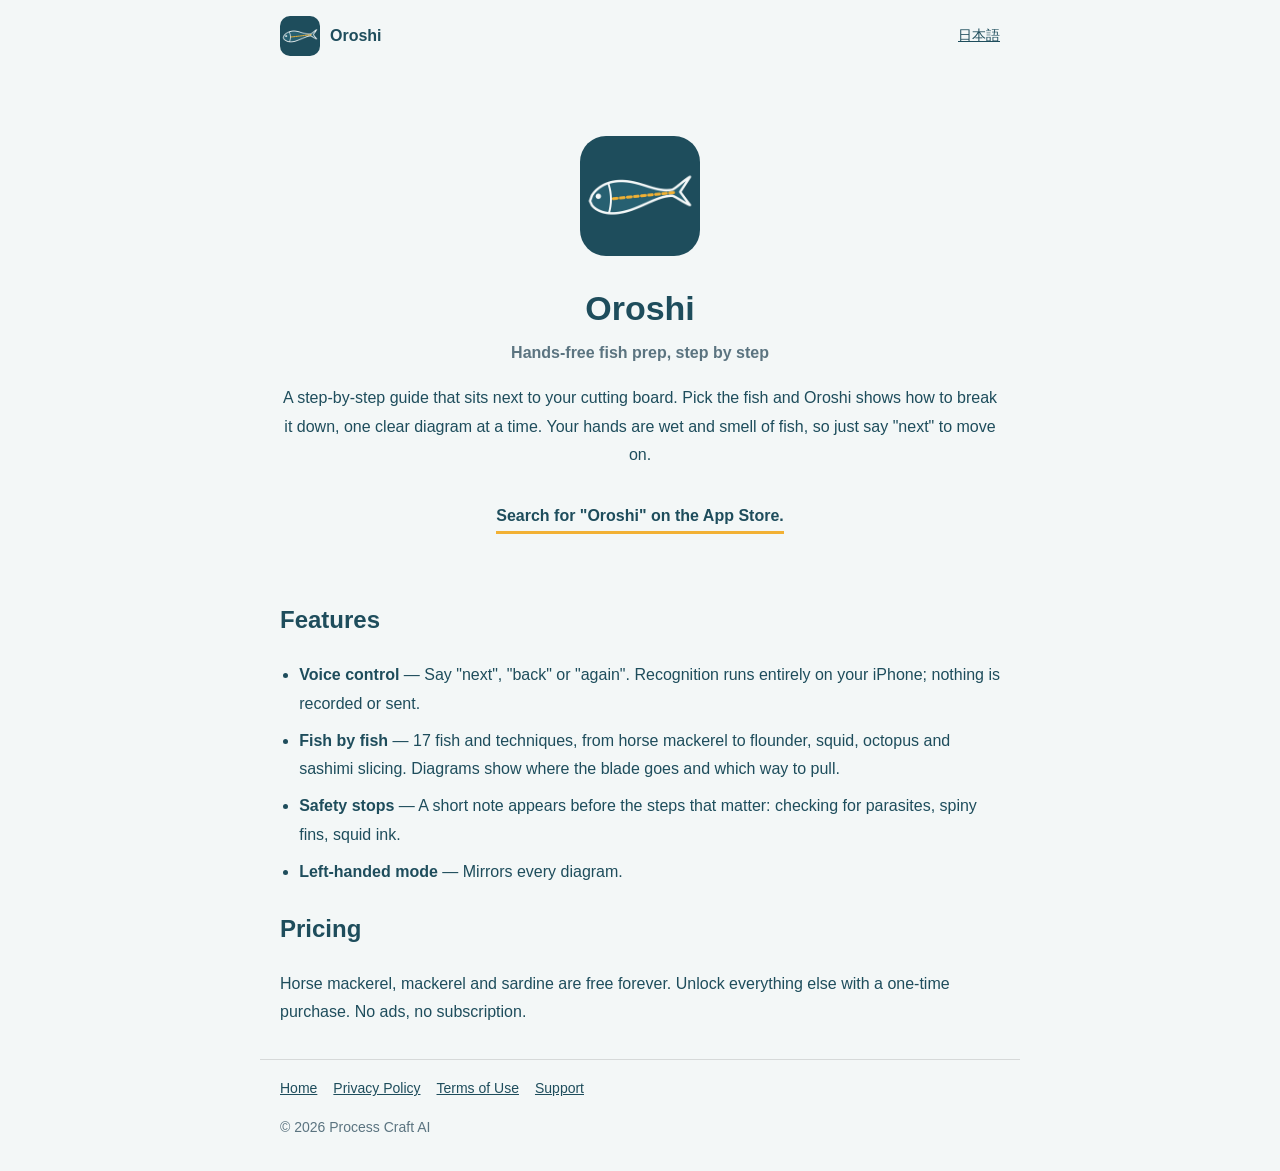
==== en/index.html @ 27abdbdd "さかなおろしの公開ページ（ja・en）" ====
<!doctype html>
<html lang="en">
<head>
<meta charset="utf-8">
<meta name="viewport" content="width=device-width, initial-scale=1">
<title>Oroshi: Hands-Free Fish Prep | Step-by-step fish filleting</title>
<meta name="description" content="Oroshi shows how to clean and fillet 17 kinds of fish and seafood, one diagram at a time. Say “next” to move on, hands-free.">
<link rel="canonical" href="https://taro1025.github.io/sakana-oroshi-site/en/">
<link rel="alternate" hreflang="ja" href="https://taro1025.github.io/sakana-oroshi-site/">
<link rel="alternate" hreflang="en" href="https://taro1025.github.io/sakana-oroshi-site/en/">
<meta property="og:type" content="website">
<meta property="og:site_name" content="Oroshi">
<meta property="og:title" content="Oroshi: Hands-Free Fish Prep | Step-by-step fish filleting">
<meta property="og:description" content="Oroshi shows how to clean and fillet 17 kinds of fish and seafood, one diagram at a time. Say “next” to move on, hands-free.">
<meta property="og:url" content="https://taro1025.github.io/sakana-oroshi-site/en/">
<meta property="og:image" content="https://taro1025.github.io/sakana-oroshi-site/icon-512.png">

<link rel="icon" href="../favicon.ico" sizes="48x48">
<link rel="icon" type="image/png" sizes="192x192" href="../icon-192.png">
<link rel="apple-touch-icon" href="../apple-touch-icon.png">
<link rel="stylesheet" href="../style.css">
<script type="application/ld+json">{"@context": "https://schema.org", "@graph": [{"@type": "WebSite", "@id": "https://taro1025.github.io/sakana-oroshi-site/#website", "name": "さかなおろし", "alternateName": ["Sakana Oroshi", "Oroshi", "さかなおろし 声で進む魚のさばき方"], "url": "https://taro1025.github.io/sakana-oroshi-site/", "inLanguage": "en"}, {"@type": "MobileApplication", "name": "Oroshi: Hands-Free Fish Prep", "operatingSystem": "iOS", "applicationCategory": "LifestyleApplication", "url": "https://taro1025.github.io/sakana-oroshi-site/en/", "offers": {"@type": "Offer", "price": "0", "priceCurrency": "USD"}}]}</script>
</head>
<body>
<header><a class="brand" href="../en/"><img src="../icon-192.png" alt="" width="40" height="40">Oroshi</a>
<a class="lang" href="../">日本語</a></header>
<main>
<section class="hero">
<img src="../icon-512.png" alt="Oroshi app icon" width="120" height="120">
<h1>Oroshi</h1>
<p class="sub">Hands-free fish prep, step by step</p>
<p>A step-by-step guide that sits next to your cutting board. Pick the fish and Oroshi shows how to break it down, one clear diagram at a time. Your hands are wet and smell of fish, so just say "next" to move on.</p>
<p class="cta">Search for "Oroshi" on the App Store.</p>
</section>
<section>
<h2>Features</h2>
<ul>
<li><b>Voice control</b> — Say "next", "back" or "again". Recognition runs entirely on your iPhone; nothing is recorded or sent.</li>
<li><b>Fish by fish</b> — 17 fish and techniques, from horse mackerel to flounder, squid, octopus and sashimi slicing. Diagrams show where the blade goes and which way to pull.</li>
<li><b>Safety stops</b> — A short note appears before the steps that matter: checking for parasites, spiny fins, squid ink.</li>
<li><b>Left-handed mode</b> — Mirrors every diagram.</li>
</ul>
<h2>Pricing</h2>
<p>Horse mackerel, mackerel and sardine are free forever. Unlock everything else with a one-time purchase. No ads, no subscription.</p>
</section>
</main>
<footer><nav><a href="../en/">Home</a><a href="../en/privacy.html">Privacy Policy</a><a href="../en/terms.html">Terms of Use</a><a href="../en/support.html">Support</a></nav>
<p>© 2026 Process Craft AI</p></footer>
</body>
</html>
---- style.css ----
:root{--ink:#1E4D5C;--paper:#F3F7F7;--card:#fff;--cut:#F2B134;--sub:#5B7480}
@media (prefers-color-scheme:dark){:root{--ink:#E6EEF0;--paper:#0F1B1F;--card:#17272D;--sub:#93A9B1}}
*{box-sizing:border-box}body{margin:0;background:var(--paper);color:var(--ink);font-family:-apple-system,"Hiragino Sans","Hiragino Kaku Gothic ProN",sans-serif;line-height:1.8}
header,main,footer{max-width:760px;margin:0 auto;padding:16px 20px}
header{display:flex;justify-content:space-between;align-items:center}
.brand{display:flex;gap:10px;align-items:center;font-weight:700;color:var(--ink);text-decoration:none}.brand img{border-radius:10px}
a{color:var(--ink)}.lang{font-size:14px}
.hero{text-align:center;padding:24px 0}.hero img{border-radius:26px}.hero h1{margin:12px 0 0;font-size:34px}
.sub{color:var(--sub);margin:0 0 16px;font-weight:600}.cta{font-weight:700;border-bottom:3px solid var(--cut);display:inline-block}
section,main>h2{margin-top:24px}ul{padding-left:1.2em}li{margin:8px 0}.date{color:var(--sub);font-size:14px}
footer{border-top:1px solid rgba(127,127,127,.25);font-size:14px;color:var(--sub)}footer nav{display:flex;flex-wrap:wrap;gap:16px}
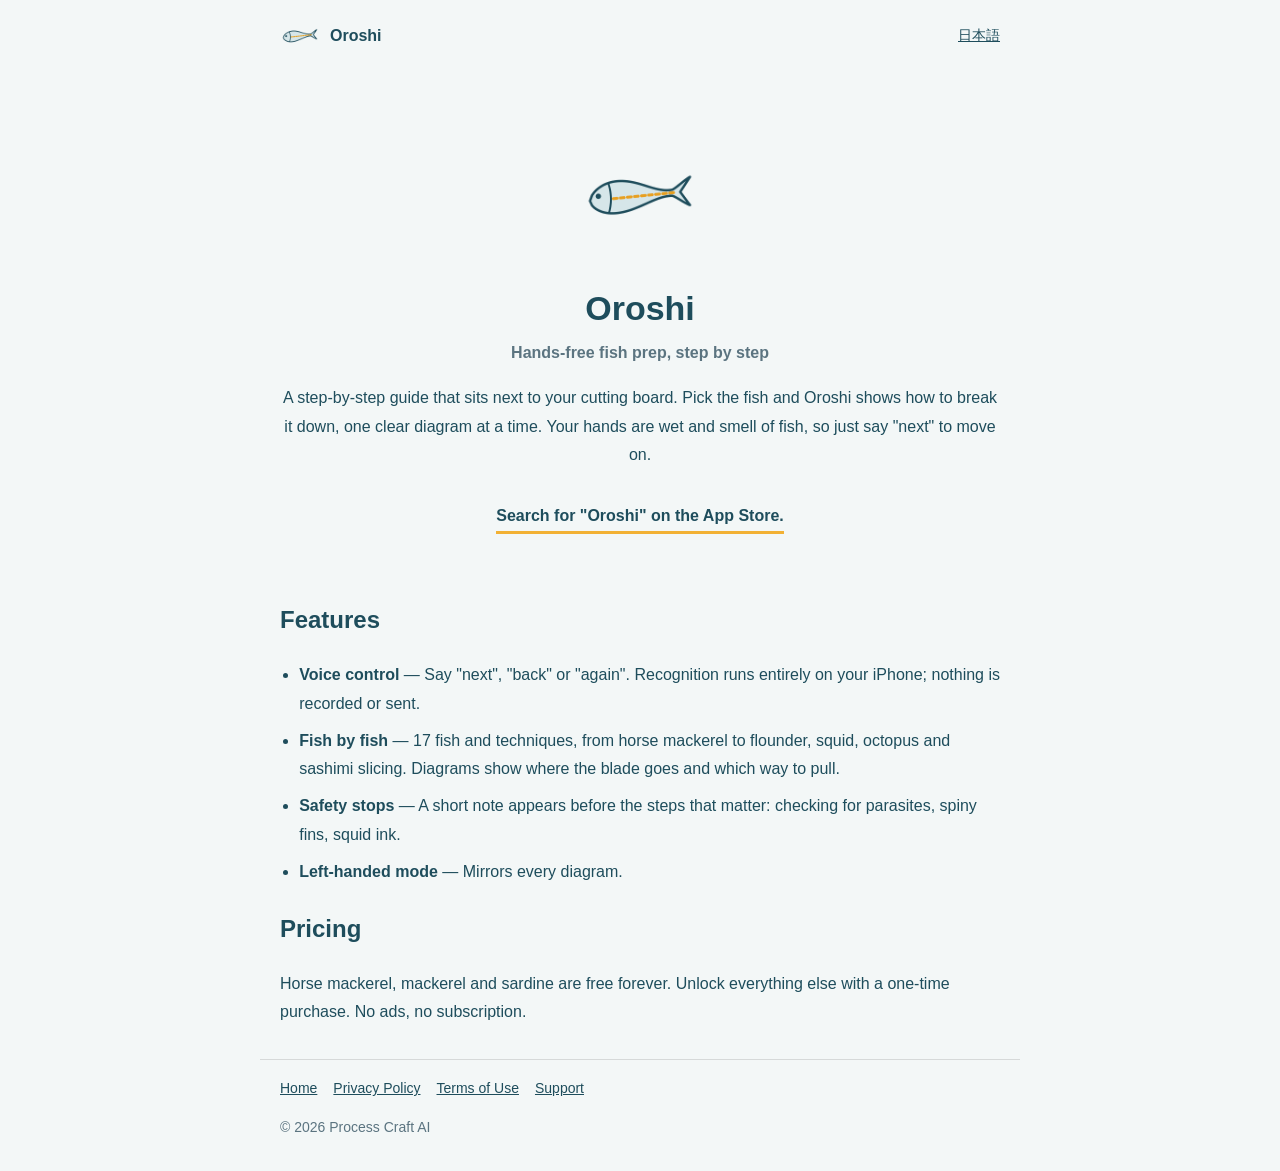
==== commit 74d3272b: "公開ページを sakanaoroshi.process-craft-ai.com に移す Co-Authored-By: Claude Opus 5.5 <noreply@anthropic.com>" ====
--- a/en/index.html
+++ b/en/index.html
@@ -5,21 +5,21 @@
 <meta name="viewport" content="width=device-width, initial-scale=1">
 <title>Oroshi: Hands-Free Fish Prep | Step-by-step fish filleting</title>
 <meta name="description" content="Oroshi shows how to clean and fillet 17 kinds of fish and seafood, one diagram at a time. Say “next” to move on, hands-free.">
-<link rel="canonical" href="https://taro1025.github.io/sakana-oroshi-site/en/">
-<link rel="alternate" hreflang="ja" href="https://taro1025.github.io/sakana-oroshi-site/">
-<link rel="alternate" hreflang="en" href="https://taro1025.github.io/sakana-oroshi-site/en/">
+<link rel="canonical" href="https://sakanaoroshi.process-craft-ai.com/en/">
+<link rel="alternate" hreflang="ja" href="https://sakanaoroshi.process-craft-ai.com/">
+<link rel="alternate" hreflang="en" href="https://sakanaoroshi.process-craft-ai.com/en/">
 <meta property="og:type" content="website">
 <meta property="og:site_name" content="Oroshi">
 <meta property="og:title" content="Oroshi: Hands-Free Fish Prep | Step-by-step fish filleting">
 <meta property="og:description" content="Oroshi shows how to clean and fillet 17 kinds of fish and seafood, one diagram at a time. Say “next” to move on, hands-free.">
-<meta property="og:url" content="https://taro1025.github.io/sakana-oroshi-site/en/">
-<meta property="og:image" content="https://taro1025.github.io/sakana-oroshi-site/icon-512.png">
+<meta property="og:url" content="https://sakanaoroshi.process-craft-ai.com/en/">
+<meta property="og:image" content="https://sakanaoroshi.process-craft-ai.com/icon-512.png">
 
 <link rel="icon" href="../favicon.ico" sizes="48x48">
 <link rel="icon" type="image/png" sizes="192x192" href="../icon-192.png">
 <link rel="apple-touch-icon" href="../apple-touch-icon.png">
 <link rel="stylesheet" href="../style.css">
-<script type="application/ld+json">{"@context": "https://schema.org", "@graph": [{"@type": "WebSite", "@id": "https://taro1025.github.io/sakana-oroshi-site/#website", "name": "さかなおろし", "alternateName": ["Sakana Oroshi", "Oroshi", "さかなおろし 声で進む魚のさばき方"], "url": "https://taro1025.github.io/sakana-oroshi-site/", "inLanguage": "en"}, {"@type": "MobileApplication", "name": "Oroshi: Hands-Free Fish Prep", "operatingSystem": "iOS", "applicationCategory": "LifestyleApplication", "url": "https://taro1025.github.io/sakana-oroshi-site/en/", "offers": {"@type": "Offer", "price": "0", "priceCurrency": "USD"}}]}</script>
+<script type="application/ld+json">{"@context": "https://schema.org", "@graph": [{"@type": "WebSite", "@id": "https://sakanaoroshi.process-craft-ai.com/#website", "name": "さかなおろし", "alternateName": ["Sakana Oroshi", "Oroshi", "さかなおろし 声で進む魚のさばき方"], "url": "https://sakanaoroshi.process-craft-ai.com/", "inLanguage": "en"}, {"@type": "MobileApplication", "name": "Oroshi: Hands-Free Fish Prep", "operatingSystem": "iOS", "applicationCategory": "LifestyleApplication", "url": "https://sakanaoroshi.process-craft-ai.com/en/", "offers": {"@type": "Offer", "price": "0", "priceCurrency": "USD"}}]}</script>
 </head>
 <body>
 <header><a class="brand" href="../en/"><img src="../icon-192.png" alt="" width="40" height="40">Oroshi</a>
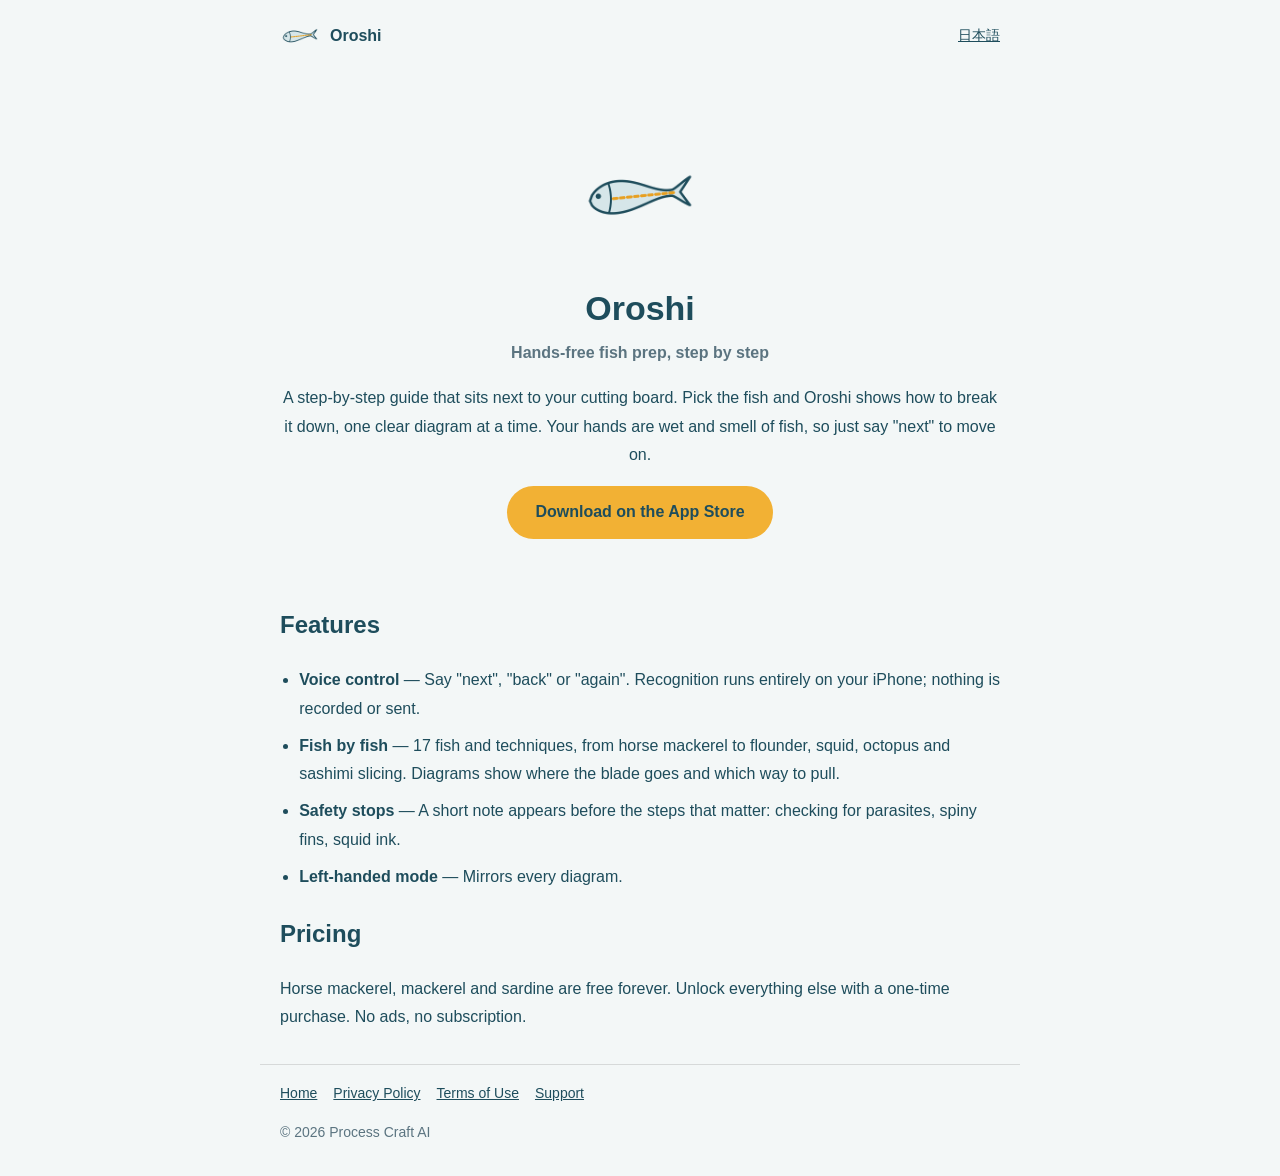
==== commit 06f9efd5: "トップに App Store のボタンを置く Co-Authored-By: Claude Opus 5.5 <noreply@anthropic.com>" ====
--- a/en/index.html
+++ b/en/index.html
@@ -14,12 +14,12 @@
 <meta property="og:description" content="Oroshi shows how to clean and fillet 17 kinds of fish and seafood, one diagram at a time. Say “next” to move on, hands-free.">
 <meta property="og:url" content="https://sakanaoroshi.process-craft-ai.com/en/">
 <meta property="og:image" content="https://sakanaoroshi.process-craft-ai.com/icon-512.png">
-
+<meta name="apple-itunes-app" content="app-id=6839185607">
 <link rel="icon" href="../favicon.ico" sizes="48x48">
 <link rel="icon" type="image/png" sizes="192x192" href="../icon-192.png">
 <link rel="apple-touch-icon" href="../apple-touch-icon.png">
 <link rel="stylesheet" href="../style.css">
-<script type="application/ld+json">{"@context": "https://schema.org", "@graph": [{"@type": "WebSite", "@id": "https://sakanaoroshi.process-craft-ai.com/#website", "name": "さかなおろし", "alternateName": ["Sakana Oroshi", "Oroshi", "さかなおろし 声で進む魚のさばき方"], "url": "https://sakanaoroshi.process-craft-ai.com/", "inLanguage": "en"}, {"@type": "MobileApplication", "name": "Oroshi: Hands-Free Fish Prep", "operatingSystem": "iOS", "applicationCategory": "LifestyleApplication", "url": "https://sakanaoroshi.process-craft-ai.com/en/", "offers": {"@type": "Offer", "price": "0", "priceCurrency": "USD"}}]}</script>
+<script type="application/ld+json">{"@context": "https://schema.org", "@graph": [{"@type": "WebSite", "@id": "https://sakanaoroshi.process-craft-ai.com/#website", "name": "さかなおろし", "alternateName": ["Sakana Oroshi", "Oroshi", "さかなおろし 声で進む魚のさばき方"], "url": "https://sakanaoroshi.process-craft-ai.com/", "inLanguage": "en"}, {"@type": "MobileApplication", "name": "Oroshi: Hands-Free Fish Prep", "operatingSystem": "iOS", "applicationCategory": "LifestyleApplication", "url": "https://apps.apple.com/us/app/id6839185607", "offers": {"@type": "Offer", "price": "0", "priceCurrency": "USD"}}]}</script>
 </head>
 <body>
 <header><a class="brand" href="../en/"><img src="../icon-192.png" alt="" width="40" height="40">Oroshi</a>
@@ -30,7 +30,7 @@
 <h1>Oroshi</h1>
 <p class="sub">Hands-free fish prep, step by step</p>
 <p>A step-by-step guide that sits next to your cutting board. Pick the fish and Oroshi shows how to break it down, one clear diagram at a time. Your hands are wet and smell of fish, so just say "next" to move on.</p>
-<p class="cta">Search for "Oroshi" on the App Store.</p>
+<p><a class="cta" href="https://apps.apple.com/us/app/id6839185607">Download on the App Store</a></p>
 </section>
 <section>
 <h2>Features</h2>
--- a/style.css
+++ b/style.css
@@ -6,6 +6,6 @@
 .brand{display:flex;gap:10px;align-items:center;font-weight:700;color:var(--ink);text-decoration:none}.brand img{border-radius:10px}
 a{color:var(--ink)}.lang{font-size:14px}
 .hero{text-align:center;padding:24px 0}.hero img{border-radius:26px}.hero h1{margin:12px 0 0;font-size:34px}
-.sub{color:var(--sub);margin:0 0 16px;font-weight:600}.cta{font-weight:700;border-bottom:3px solid var(--cut);display:inline-block}
+.sub{color:var(--sub);margin:0 0 16px;font-weight:600}.cta{font-weight:700;background:var(--cut);color:#1E4D5C;text-decoration:none;border-radius:999px;padding:12px 28px;display:inline-block}
 section,main>h2{margin-top:24px}ul{padding-left:1.2em}li{margin:8px 0}.date{color:var(--sub);font-size:14px}
 footer{border-top:1px solid rgba(127,127,127,.25);font-size:14px;color:var(--sub)}footer nav{display:flex;flex-wrap:wrap;gap:16px}
